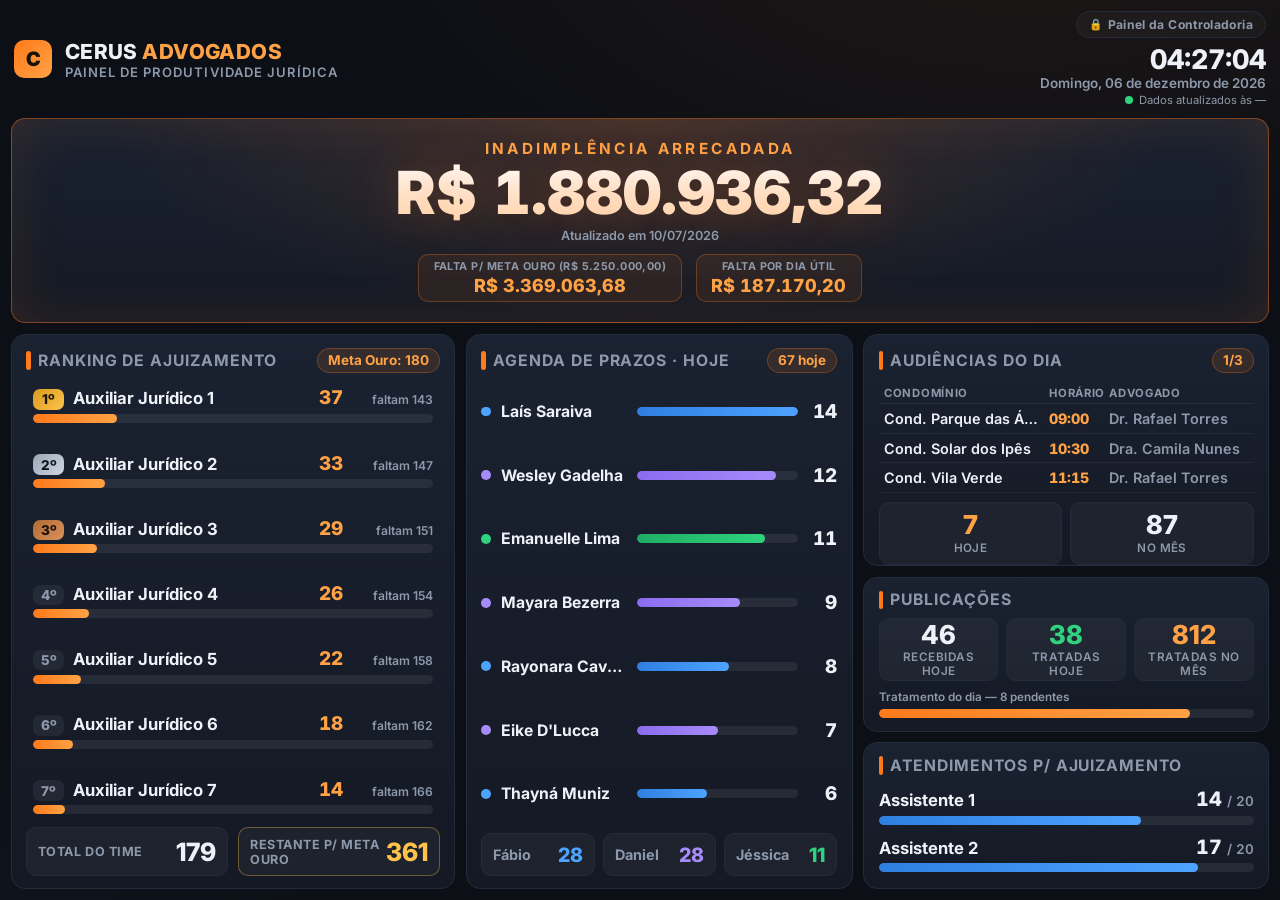
==== index.html @ 4b540cd9 "Painel de Produtividade Cerus - dashboard TV + admin Dashboard executivo 16:9 com indicadores de pro" ====
<!DOCTYPE html>
<html lang="pt-BR">
<head>
  <meta charset="UTF-8" />
  <meta name="viewport" content="width=device-width, initial-scale=1.0" />
  <title>Cerus — Painel de Produtividade Jurídica</title>
  <link rel="preconnect" href="https://fonts.googleapis.com" />
  <link rel="preconnect" href="https://fonts.gstatic.com" crossorigin />
  <link href="https://fonts.googleapis.com/css2?family=Inter:wght@400;600;700;800;900&display=swap" rel="stylesheet" />
  <link rel="stylesheet" href="css/base.css" />
  <link rel="stylesheet" href="css/dashboard.css" />
</head>
<body class="dashboard">

  <!-- Cabeçalho -->
  <header class="topbar">
    <div class="brand">
      <div class="brand__logo">C</div>
      <div>
        <div class="brand__nome">CERUS <em>ADVOGADOS</em></div>
        <div class="brand__sub">Painel de Produtividade Jurídica</div>
      </div>
    </div>
    <div class="topbar__right">
      <a class="topbar__admin" href="admin.html" target="_blank" rel="noopener">Painel da Controladoria</a>
      <div class="topbar__relogio" id="relogio">--:--:--</div>
      <div class="topbar__data" id="dataHoje">—</div>
      <div class="topbar__sync" id="atualizadoEm">Sincronizando…</div>
    </div>
  </header>

  <!-- Grade principal -->
  <main class="grid">

    <!-- 6. Indicador Financeiro (destaque principal) -->
    <section class="card hero" id="cardFinanceiro">
      <div class="hero__rotulo" id="financeiroRotulo">Inadimplência arrecadada</div>
      <div class="hero__valor" id="financeiroValor">R$ 0,00</div>
      <div class="hero__data" id="financeiroData">—</div>
      <div class="hero-meta" id="financeiroMeta"></div>
    </section>

    <!-- 1. Ranking de Ajuizamento -->
    <section class="card" id="cardRanking">
      <div class="card__header">
        <h2 class="card__title">Ranking de Ajuizamento</h2>
        <span class="card__badge" id="rankingMeta">Meta Ouro: —</span>
      </div>
      <div class="card__body">
        <div class="rank-lista" id="rankingLista"></div>
        <div class="rank-rodape" id="rankingRodape"></div>
      </div>
    </section>

    <!-- 2. Agenda de Prazos (hoje) -->
    <section class="card" id="cardPrazos">
      <div class="card__header">
        <h2 class="card__title">Agenda de Prazos · Hoje</h2>
        <span class="card__badge" id="prazosTotal">—</span>
      </div>
      <div class="card__body">
        <div class="prazos-lista" id="prazosLista"></div>
        <div class="prazos-coordenadores" id="prazosCoordenadores"></div>
      </div>
    </section>

    <!-- Coluna direita: audiências, publicações e atendimentos -->
    <div class="stack">

      <!-- 3. Audiências do dia -->
      <section class="card" id="cardAudiencias">
        <div class="card__header">
          <h2 class="card__title">Audiências do Dia</h2>
          <span class="card__badge" id="audienciasPaginacao"></span>
        </div>
        <div class="card__body">
          <table class="audiencias-tabela">
            <thead>
              <tr><th style="width:44%">Condomínio</th><th style="width:16%">Horário</th><th style="width:40%">Advogado</th></tr>
            </thead>
            <tbody id="audienciasCorpo"></tbody>
          </table>
          <div class="audiencias-kpis" id="audienciasKpis"></div>
        </div>
      </section>

      <!-- 4. Publicações -->
      <section class="card" id="cardPublicacoes">
        <div class="card__header">
          <h2 class="card__title">Publicações</h2>
        </div>
        <div class="card__body">
          <div class="publicacoes-kpis" id="publicacoesKpis"></div>
          <div class="publicacoes-barra" id="publicacoesBarra"></div>
        </div>
      </section>

      <!-- 5. Atendimentos para Ajuizamento -->
      <section class="card" id="cardAtendimentos">
        <div class="card__header">
          <h2 class="card__title">Atendimentos p/ Ajuizamento</h2>
        </div>
        <div class="card__body">
          <div class="atend-lista" id="atendimentosLista"></div>
        </div>
      </section>

    </div>
  </main>

  <script src="js/config.js"></script>
  <script src="js/mock-data.js"></script>
  <script src="js/store.js"></script>
  <script src="js/components.js"></script>
  <script src="js/dashboard.js"></script>
</body>
</html>
---- css/base.css ----
/* =========================================================
   BASE — variáveis, reset e componentes compartilhados
   ========================================================= */
:root {
  --bg: #0c0f15;
  --bg-grad: radial-gradient(1200px 600px at 80% -10%, rgba(255, 122, 26, .08), transparent 60%),
             radial-gradient(900px 500px at -10% 110%, rgba(77, 163, 255, .05), transparent 60%),
             #0c0f15;
  --card: #141924;
  --card-2: #1a2130;
  --border: #232c3d;
  --text: #eef2f8;
  --muted: #8d99ab;

  --laranja: #ff7a1a;
  --laranja-2: #ffa245;
  --ouro: #ffc24b;
  --verde: #2fd27d;
  --azul: #4da3ff;
  --roxo: #a78bfa;
  --vermelho: #ff5d5d;

  --radius: 14px;
  --gap: 1.2vh;
}

* { margin: 0; padding: 0; box-sizing: border-box; }

html, body { height: 100%; }

body {
  font-family: 'Inter', 'Segoe UI', system-ui, sans-serif;
  background: var(--bg-grad);
  color: var(--text);
  -webkit-font-smoothing: antialiased;
}

/* ---------- Card ---------- */
.card {
  background: linear-gradient(180deg, var(--card-2), var(--card));
  border: 1px solid var(--border);
  border-radius: var(--radius);
  display: flex;
  flex-direction: column;
  min-height: 0;
  min-width: 0;
  overflow: hidden;
}

.card__header {
  display: flex;
  align-items: center;
  justify-content: space-between;
  gap: 1vh;
  padding: 1.4vh 1.6vh 1vh;
  flex: 0 0 auto;
}

.card__title {
  font-size: 1.75vh;
  font-weight: 700;
  letter-spacing: .06em;
  text-transform: uppercase;
  color: var(--muted);
  display: flex;
  align-items: center;
  gap: .8vh;
}

.card__title::before {
  content: '';
  width: .5vh;
  height: 2.1vh;
  border-radius: 3px;
  background: var(--laranja);
}

.card__badge {
  font-size: 1.5vh;
  font-weight: 700;
  color: var(--laranja-2);
  background: rgba(255, 122, 26, .12);
  border: 1px solid rgba(255, 122, 26, .3);
  padding: .4vh 1.1vh;
  border-radius: 999px;
  white-space: nowrap;
}

.card__body {
  flex: 1;
  min-height: 0;
  padding: 0 1.6vh 1.4vh;
  display: flex;
  flex-direction: column;
}

/* ---------- Barra de progresso ---------- */
.bar {
  width: 100%;
  height: 1vh;
  background: rgba(255, 255, 255, .07);
  border-radius: 999px;
  overflow: hidden;
  flex: 0 0 auto;
}

.bar span {
  display: block;
  height: 100%;
  border-radius: 999px;
  transition: width .8s cubic-bezier(.2, .8, .2, 1);
}

.bar--laranja span { background: linear-gradient(90deg, #ff7a1a, #ffa245); }
.bar--ouro    span { background: linear-gradient(90deg, #d99b1f, #ffc24b); }
.bar--verde   span { background: linear-gradient(90deg, #1fae64, #2fd27d); }
.bar--azul    span { background: linear-gradient(90deg, #2f7fe0, #4da3ff); }
.bar--roxo    span { background: linear-gradient(90deg, #8b6cf0, #a78bfa); }

/* ---------- KPI ---------- */
.kpi {
  flex: 1;
  min-width: 0;
  background: rgba(255, 255, 255, .04);
  border: 1px solid var(--border);
  border-radius: 10px;
  padding: 1vh;
  text-align: center;
  display: flex;
  flex-direction: column;
  justify-content: center;
  gap: .3vh;
}

.kpi strong { font-size: 2.9vh; font-weight: 800; line-height: 1; }
.kpi small  { font-size: 1.3vh; color: var(--muted); font-weight: 600; letter-spacing: .04em; text-transform: uppercase; }
.kpi--laranja strong { color: var(--laranja-2); }
.kpi--verde   strong { color: var(--verde); }

/* ---------- Chip de coordenador ---------- */
.coord-chip {
  flex: 1;
  display: flex;
  align-items: center;
  justify-content: space-between;
  gap: .8vh;
  padding: .9vh 1.2vh;
  border-radius: 10px;
  border: 1px solid var(--border);
  background: rgba(255, 255, 255, .04);
  font-size: 1.6vh;
}

.coord-chip__nome { font-weight: 700; color: var(--muted); }
.coord-chip__total { font-weight: 800; font-size: 2.2vh; }

.coord-chip--azul  .coord-chip__total { color: var(--azul); }
.coord-chip--roxo  .coord-chip__total { color: var(--roxo); }
.coord-chip--verde .coord-chip__total { color: var(--verde); }

/* ---------- Ponto colorido ---------- */
.dot { width: 1.1vh; height: 1.1vh; border-radius: 50%; flex: 0 0 auto; }
.dot--azul  { background: var(--azul); }
.dot--roxo  { background: var(--roxo); }
.dot--verde { background: var(--verde); }
.dot--laranja { background: var(--laranja); }
---- css/dashboard.css ----
/* =========================================================
   DASHBOARD — layout 16:9 sem rolagem (TV)
   ========================================================= */
body.dashboard {
  height: 100vh;
  overflow: hidden;
  display: flex;
  flex-direction: column;
  padding: var(--gap);
  gap: var(--gap);
}

/* ---------- Cabeçalho ---------- */
.topbar {
  flex: 0 0 auto;
  display: flex;
  align-items: center;
  justify-content: space-between;
  gap: 2vh;
  padding: 0 .4vh;
}

.brand { display: flex; align-items: center; gap: 1.4vh; }

.brand__logo {
  width: 4.2vh;
  height: 4.2vh;
  border-radius: 10px;
  background: linear-gradient(135deg, var(--laranja), var(--laranja-2));
  display: grid;
  place-items: center;
  font-weight: 900;
  font-size: 2.2vh;
  color: #17130c;
}

.brand__nome { font-size: 2.3vh; font-weight: 800; letter-spacing: .02em; }
.brand__nome em { color: var(--laranja-2); font-style: normal; }
.brand__sub { font-size: 1.45vh; color: var(--muted); font-weight: 600; letter-spacing: .08em; text-transform: uppercase; }

.topbar__right { text-align: right; }

.topbar__admin {
  display: inline-flex;
  align-items: center;
  gap: .6vh;
  font-size: 1.35vh;
  font-weight: 700;
  letter-spacing: .03em;
  color: var(--muted);
  text-decoration: none;
  border: 1px solid var(--border);
  border-radius: 999px;
  padding: .55vh 1.3vh;
  margin-bottom: .8vh;
  background: rgba(255, 255, 255, .03);
  transition: color .15s, border-color .15s, background .15s;
}

.topbar__admin::before { content: '🔒'; font-size: 1.2vh; }

.topbar__admin:hover {
  color: var(--laranja-2);
  border-color: rgba(255, 122, 26, .4);
  background: rgba(255, 122, 26, .08);
}
.topbar__relogio { font-size: 3vh; font-weight: 800; font-variant-numeric: tabular-nums; line-height: 1.1; }
.topbar__data { font-size: 1.5vh; color: var(--muted); font-weight: 600; }
.topbar__sync { font-size: 1.25vh; color: var(--muted); display: flex; align-items: center; gap: .6vh; justify-content: flex-end; margin-top: .3vh; }
.topbar__sync::before {
  content: '';
  width: .9vh; height: .9vh; border-radius: 50%;
  background: var(--verde);
  animation: pulse 2.4s infinite;
}

@keyframes pulse {
  0%, 100% { opacity: 1; }
  50% { opacity: .35; }
}

/* ---------- Grade principal ---------- */
.grid {
  flex: 1;
  min-height: 0;
  display: grid;
  gap: var(--gap);
  grid-template-columns: 1.15fr 1fr 1.05fr;
  grid-template-rows: minmax(0, 27fr) minmax(0, 73fr);
  grid-template-areas:
    "hero    hero    hero"
    "ranking prazos  stack";
}

/* ---------- Hero financeiro (destaque) ---------- */
.hero {
  grid-area: hero;
  position: relative;
  display: flex;
  align-items: center;
  justify-content: center;
  flex-direction: column;
  gap: .6vh;
  border: 1px solid rgba(255, 122, 26, .45);
  background:
    radial-gradient(60% 140% at 50% 0%, rgba(255, 122, 26, .16), transparent 70%),
    linear-gradient(180deg, var(--card-2), var(--card));
  box-shadow: 0 0 6vh rgba(255, 122, 26, .12) inset;
  overflow: hidden;
}

.hero::after {
  content: '';
  position: absolute;
  inset: 0;
  background: linear-gradient(100deg, transparent 30%, rgba(255, 255, 255, .045) 50%, transparent 70%);
  transform: translateX(-100%);
  animation: shine 7s infinite;
  pointer-events: none;
}

@keyframes shine {
  0% { transform: translateX(-100%); }
  40%, 100% { transform: translateX(100%); }
}

.hero__rotulo {
  font-size: 1.7vh;
  font-weight: 700;
  letter-spacing: .22em;
  text-transform: uppercase;
  color: var(--laranja-2);
}

.hero__valor {
  font-size: 6.6vh;
  font-weight: 900;
  line-height: 1;
  font-variant-numeric: tabular-nums;
  background: linear-gradient(180deg, #fff, #ffd9b3);
  -webkit-background-clip: text;
  background-clip: text;
  color: transparent;
  text-shadow: 0 0 5vh rgba(255, 122, 26, .25);
}

.hero__data { font-size: 1.4vh; color: var(--muted); font-weight: 600; }

.hero-meta {
  display: flex;
  gap: 1.6vh;
  margin-top: .6vh;
  z-index: 1;
}

.hero-meta__item {
  display: flex;
  flex-direction: column;
  align-items: center;
  gap: .2vh;
  padding: .6vh 1.6vh;
  border-radius: 10px;
  border: 1px solid rgba(255, 122, 26, .3);
  background: rgba(255, 122, 26, .08);
}

.hero-meta__item small {
  font-size: 1.2vh;
  color: var(--muted);
  font-weight: 700;
  text-transform: uppercase;
  letter-spacing: .04em;
  white-space: nowrap;
}

.hero-meta__item strong {
  font-size: 2vh;
  font-weight: 800;
  color: var(--laranja-2);
  font-variant-numeric: tabular-nums;
}

/* ---------- Ranking de Ajuizamento ---------- */
#cardRanking { grid-area: ranking; }

.rank-lista {
  flex: 1;
  min-height: 0;
  display: flex;
  flex-direction: column;
  justify-content: space-between;
  gap: .6vh;
}

.rank-row {
  display: flex;
  flex-direction: column;
  gap: .45vh;
  padding: .5vh .8vh;
  border-radius: 10px;
}

.rank-row--ouro { background: rgba(255, 194, 75, .08); }

.rank-row__info {
  display: flex;
  align-items: baseline;
  gap: 1vh;
  font-size: 1.85vh;
}

.pos {
  font-size: 1.5vh;
  font-weight: 800;
  color: var(--muted);
  background: rgba(255, 255, 255, .06);
  border-radius: 7px;
  padding: .25vh .7vh;
  min-width: 3.4vh;
  text-align: center;
}

.pos--ouro   { color: #1d1608; background: linear-gradient(135deg, #d99b1f, #ffc24b); }
.pos--prata  { color: #14181f; background: linear-gradient(135deg, #9aa7b5, #cfd8e3); }
.pos--bronze { color: #1d120a; background: linear-gradient(135deg, #b06a34, #d9925a); }

.rank-row__nome { font-weight: 700; flex: 1; white-space: nowrap; overflow: hidden; text-overflow: ellipsis; }
.rank-row__qtd { font-weight: 800; font-size: 2.1vh; color: var(--laranja-2); font-variant-numeric: tabular-nums; }
.rank-row__falta { font-size: 1.35vh; color: var(--muted); font-weight: 600; min-width: 9vh; text-align: right; }
.rank-row--ouro .rank-row__falta { color: var(--ouro); }

.rank-rodape {
  flex: 0 0 auto;
  display: flex;
  gap: var(--gap);
  margin-top: 1vh;
}

.total-box {
  flex: 1;
  background: rgba(255, 255, 255, .04);
  border: 1px solid var(--border);
  border-radius: 10px;
  padding: .9vh 1.2vh;
  display: flex;
  align-items: center;
  justify-content: space-between;
}

.total-box small  { font-size: 1.4vh; color: var(--muted); font-weight: 700; text-transform: uppercase; letter-spacing: .04em; }
.total-box strong { font-size: 2.8vh; font-weight: 800; }
.total-box--ouro strong { color: var(--ouro); }
.total-box--ouro { border-color: rgba(255, 194, 75, .35); }

/* ---------- Agenda de Prazos ---------- */
#cardPrazos { grid-area: prazos; }

.prazos-lista {
  flex: 1;
  min-height: 0;
  display: flex;
  flex-direction: column;
  justify-content: space-around;
  gap: .5vh;
}

.prazo-row {
  display: grid;
  grid-template-columns: auto minmax(0, 14vh) 1fr auto;
  align-items: center;
  gap: 1.1vh;
  font-size: 1.75vh;
}

.prazo-row__nome { font-weight: 700; white-space: nowrap; overflow: hidden; text-overflow: ellipsis; }
.prazo-row__qtd { font-weight: 800; font-size: 2.1vh; font-variant-numeric: tabular-nums; min-width: 3.2vh; text-align: right; }

.prazos-coordenadores {
  flex: 0 0 auto;
  display: flex;
  gap: .9vh;
  margin-top: 1.1vh;
}

/* ---------- Coluna empilhada (direita) ---------- */
.stack {
  grid-area: stack;
  display: grid;
  grid-template-rows: minmax(0, 1.5fr) minmax(0, 1fr) minmax(0, .95fr);
  gap: var(--gap);
  min-height: 0;
}

/* ---------- Audiências ---------- */
.audiencias-tabela {
  flex: 1;
  min-height: 0;
  width: 100%;
  border-collapse: collapse;
  font-size: 1.6vh;
  table-layout: fixed;
}

.audiencias-tabela th {
  text-align: left;
  font-size: 1.25vh;
  color: var(--muted);
  text-transform: uppercase;
  letter-spacing: .06em;
  padding: .4vh .6vh;
  border-bottom: 1px solid var(--border);
}

.audiencias-tabela td {
  padding: .65vh .6vh;
  border-bottom: 1px solid rgba(255, 255, 255, .05);
  white-space: nowrap;
  overflow: hidden;
  text-overflow: ellipsis;
  font-weight: 600;
}

.audiencias-tabela .td-hora { color: var(--laranja-2); font-weight: 800; font-variant-numeric: tabular-nums; }
.audiencias-tabela .td-adv  { color: var(--muted); }
.audiencias-tabela .td-vazio { text-align: center; color: var(--muted); padding: 2vh 0; }

.audiencias-kpis { flex: 0 0 auto; display: flex; gap: .9vh; margin-top: 1vh; }

/* ---------- Publicações ---------- */
.publicacoes-kpis { flex: 1; display: flex; gap: .9vh; min-height: 0; }
.publicacoes-barra { flex: 0 0 auto; margin-top: 1vh; display: flex; flex-direction: column; gap: .5vh; }
.publicacoes-barra small { font-size: 1.3vh; color: var(--muted); font-weight: 600; }

/* ---------- Atendimentos ---------- */
.atend-lista {
  flex: 1;
  min-height: 0;
  display: flex;
  flex-direction: column;
  justify-content: space-evenly;
  gap: .8vh;
}

.atend-row { display: flex; flex-direction: column; gap: .5vh; }
.atend-row__info { display: flex; justify-content: space-between; align-items: baseline; font-size: 1.85vh; }
.atend-row__nome { font-weight: 700; }
.atend-row__qtd { font-weight: 800; font-size: 2.2vh; font-variant-numeric: tabular-nums; }
.atend-row__qtd small { color: var(--muted); font-weight: 600; font-size: 1.5vh; }
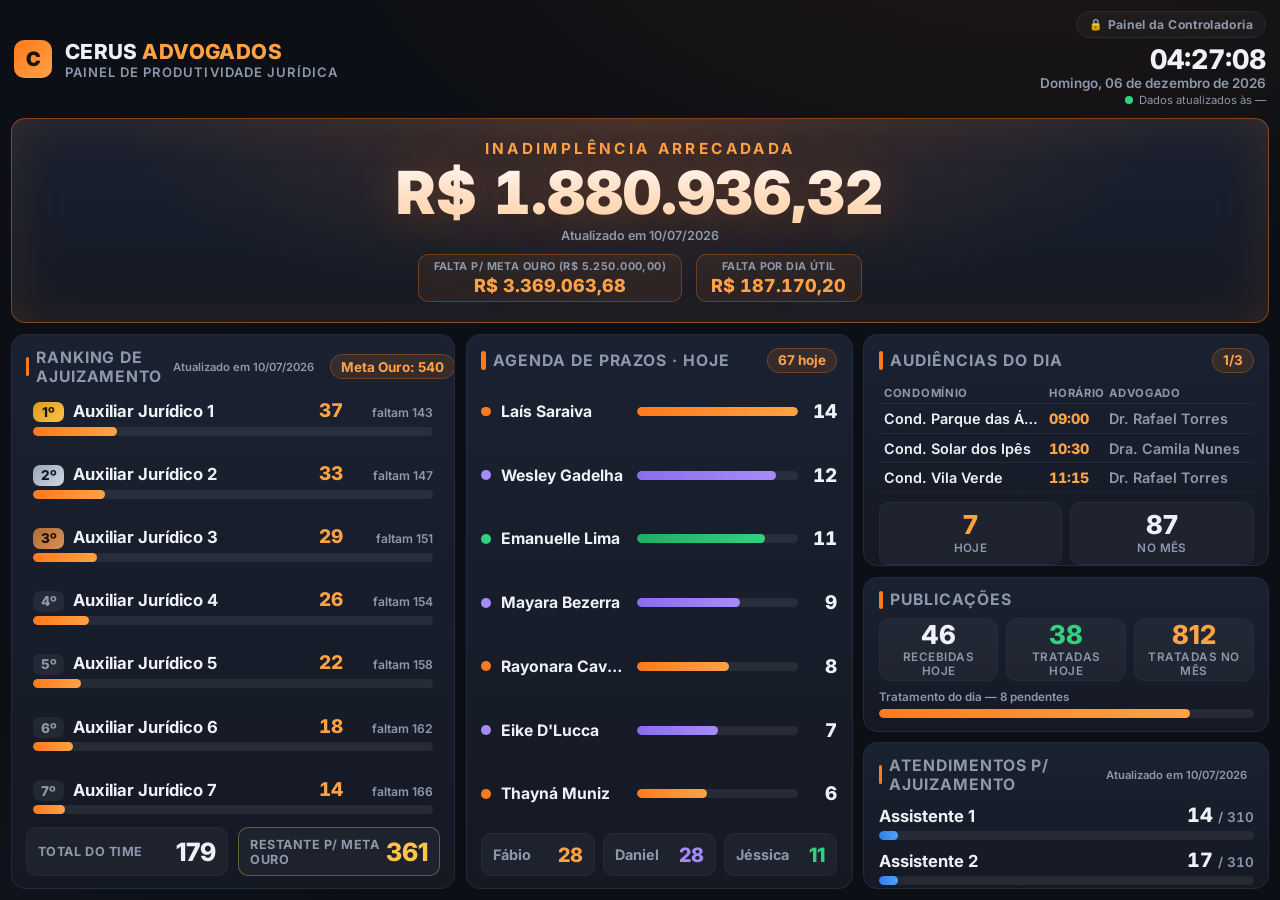
==== commit 45f8d735: "Cor laranja p/ carteira do Fabio, meta geral no badge, datas por card - Carteira do Fabio passa a us" ====
--- a/index.html
+++ b/index.html
@@ -44,6 +44,7 @@
     <section class="card" id="cardRanking">
       <div class="card__header">
         <h2 class="card__title">Ranking de Ajuizamento</h2>
+        <span class="card__data" id="rankingData"></span>
         <span class="card__badge" id="rankingMeta">Meta Ouro: —</span>
       </div>
       <div class="card__body">
@@ -99,6 +100,7 @@
       <section class="card" id="cardAtendimentos">
         <div class="card__header">
           <h2 class="card__title">Atendimentos p/ Ajuizamento</h2>
+          <span class="card__data" id="atendimentosData"></span>
         </div>
         <div class="card__body">
           <div class="atend-lista" id="atendimentosLista"></div>
--- a/css/base.css
+++ b/css/base.css
@@ -73,6 +73,15 @@
   height: 2.1vh;
   border-radius: 3px;
   background: var(--laranja);
+}
+
+.card__data {
+  font-size: 1.25vh;
+  color: var(--muted);
+  font-weight: 600;
+  white-space: nowrap;
+  margin-left: auto;
+  margin-right: .8vh;
 }
 
 .card__badge {
@@ -154,7 +163,8 @@
 .coord-chip__nome { font-weight: 700; color: var(--muted); }
 .coord-chip__total { font-weight: 800; font-size: 2.2vh; }
 
-.coord-chip--azul  .coord-chip__total { color: var(--azul); }
+.coord-chip--azul    .coord-chip__total { color: var(--azul); }
+.coord-chip--laranja .coord-chip__total { color: var(--laranja-2); }
 .coord-chip--roxo  .coord-chip__total { color: var(--roxo); }
 .coord-chip--verde .coord-chip__total { color: var(--verde); }
 
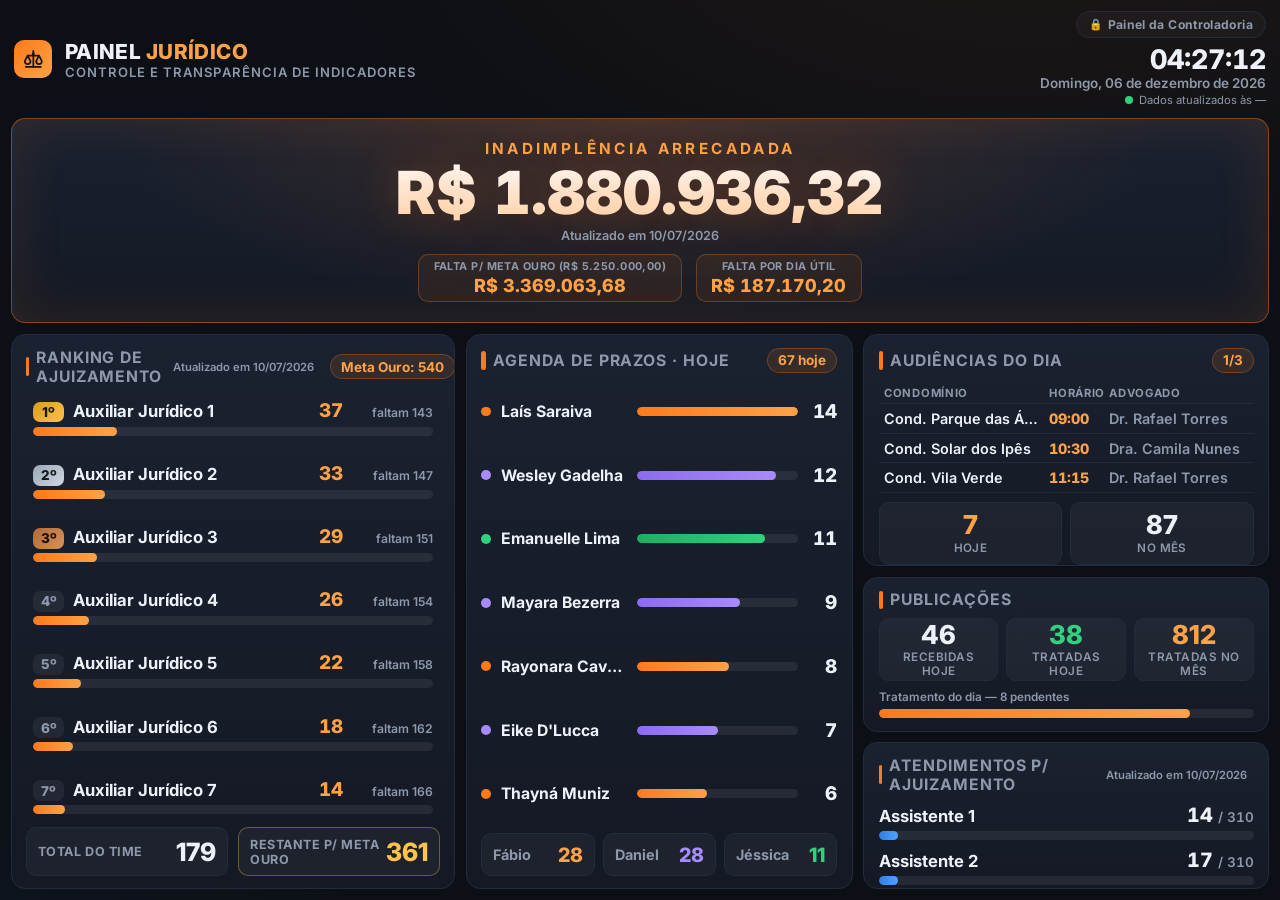
==== commit 3706b22f: "Atualiza identidade visual do cabecalho - Icone do logo: letra "C" trocado por balanca da justica (S" ====
--- a/index.html
+++ b/index.html
@@ -15,10 +15,19 @@
   <!-- Cabeçalho -->
   <header class="topbar">
     <div class="brand">
-      <div class="brand__logo">C</div>
+      <div class="brand__logo">
+        <svg viewBox="0 0 24 24" width="60%" height="60%" fill="none" stroke="#17130c" stroke-width="1.8" stroke-linecap="round" stroke-linejoin="round" aria-hidden="true">
+          <path d="M12 3v17" />
+          <path d="M4 20h16" />
+          <path d="M6 8h12" />
+          <circle cx="12" cy="6" r="1.4" fill="#17130c" stroke="none" />
+          <path d="M6 8l-3 6a3 3 0 0 0 6 0z" />
+          <path d="M18 8l-3 6a3 3 0 0 0 6 0z" />
+        </svg>
+      </div>
       <div>
-        <div class="brand__nome">CERUS <em>ADVOGADOS</em></div>
-        <div class="brand__sub">Painel de Produtividade Jurídica</div>
+        <div class="brand__nome">PAINEL <em>JURÍDICO</em></div>
+        <div class="brand__sub">Controle e transparência de indicadores</div>
       </div>
     </div>
     <div class="topbar__right">
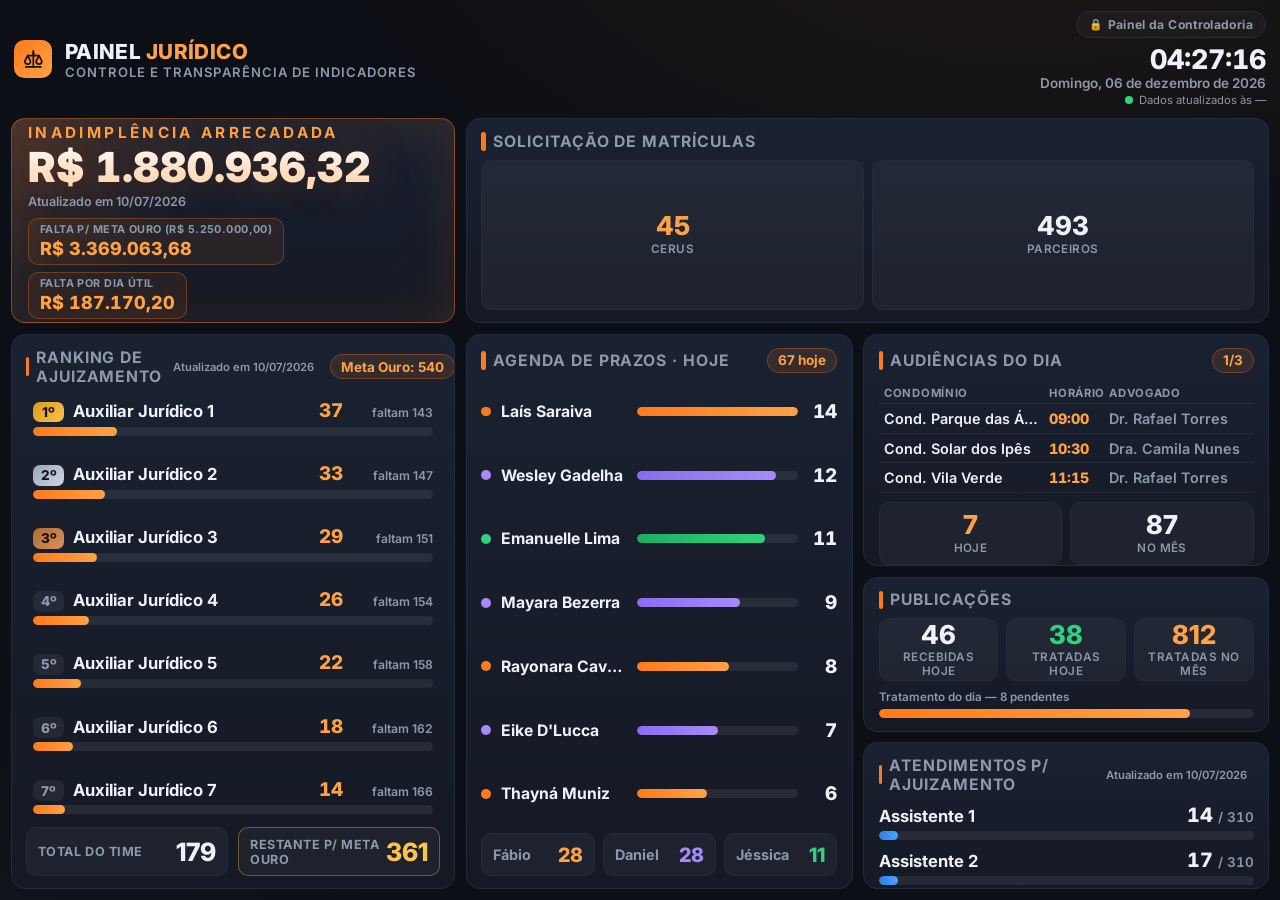
==== commit 311e71f9: "Reposiciona indicador financeiro e adiciona card de matriculas - Indicador financeiro passa a ocupar" ====
--- a/index.html
+++ b/index.html
@@ -47,6 +47,16 @@
       <div class="hero__valor" id="financeiroValor">R$ 0,00</div>
       <div class="hero__data" id="financeiroData">—</div>
       <div class="hero-meta" id="financeiroMeta"></div>
+    </section>
+
+    <!-- 7. Solicitação de matrículas -->
+    <section class="card" id="cardMatriculas">
+      <div class="card__header">
+        <h2 class="card__title">Solicitação de Matrículas</h2>
+      </div>
+      <div class="card__body">
+        <div class="matriculas-kpis" id="matriculasKpis"></div>
+      </div>
     </section>
 
     <!-- 1. Ranking de Ajuizamento -->
--- a/css/dashboard.css
+++ b/css/dashboard.css
@@ -88,8 +88,8 @@
   grid-template-columns: 1.15fr 1fr 1.05fr;
   grid-template-rows: minmax(0, 27fr) minmax(0, 73fr);
   grid-template-areas:
-    "hero    hero    hero"
-    "ranking prazos  stack";
+    "hero    matriculas matriculas"
+    "ranking prazos     stack";
 }
 
 /* ---------- Hero financeiro (destaque) ---------- */
@@ -97,13 +97,14 @@
   grid-area: hero;
   position: relative;
   display: flex;
-  align-items: center;
+  align-items: flex-start;
   justify-content: center;
   flex-direction: column;
   gap: .6vh;
+  padding: 0 1.8vh;
   border: 1px solid rgba(255, 122, 26, .45);
   background:
-    radial-gradient(60% 140% at 50% 0%, rgba(255, 122, 26, .16), transparent 70%),
+    radial-gradient(60% 140% at 0% 0%, rgba(255, 122, 26, .16), transparent 70%),
     linear-gradient(180deg, var(--card-2), var(--card));
   box-shadow: 0 0 6vh rgba(255, 122, 26, .12) inset;
   overflow: hidden;
@@ -133,7 +134,7 @@
 }
 
 .hero__valor {
-  font-size: 6.6vh;
+  font-size: 4.6vh;
   font-weight: 900;
   line-height: 1;
   font-variant-numeric: tabular-nums;
@@ -148,17 +149,18 @@
 
 .hero-meta {
   display: flex;
-  gap: 1.6vh;
-  margin-top: .6vh;
+  flex-wrap: wrap;
+  gap: .8vh;
+  margin-top: .4vh;
   z-index: 1;
 }
 
 .hero-meta__item {
   display: flex;
   flex-direction: column;
-  align-items: center;
+  align-items: flex-start;
   gap: .2vh;
-  padding: .6vh 1.6vh;
+  padding: .5vh 1.2vh;
   border-radius: 10px;
   border: 1px solid rgba(255, 122, 26, .3);
   background: rgba(255, 122, 26, .08);
@@ -331,6 +333,10 @@
 .publicacoes-barra { flex: 0 0 auto; margin-top: 1vh; display: flex; flex-direction: column; gap: .5vh; }
 .publicacoes-barra small { font-size: 1.3vh; color: var(--muted); font-weight: 600; }
 
+/* ---------- Solicitação de Matrículas ---------- */
+#cardMatriculas { grid-area: matriculas; }
+.matriculas-kpis { flex: 1; display: flex; gap: .9vh; min-height: 0; }
+
 /* ---------- Atendimentos ---------- */
 .atend-lista {
   flex: 1;
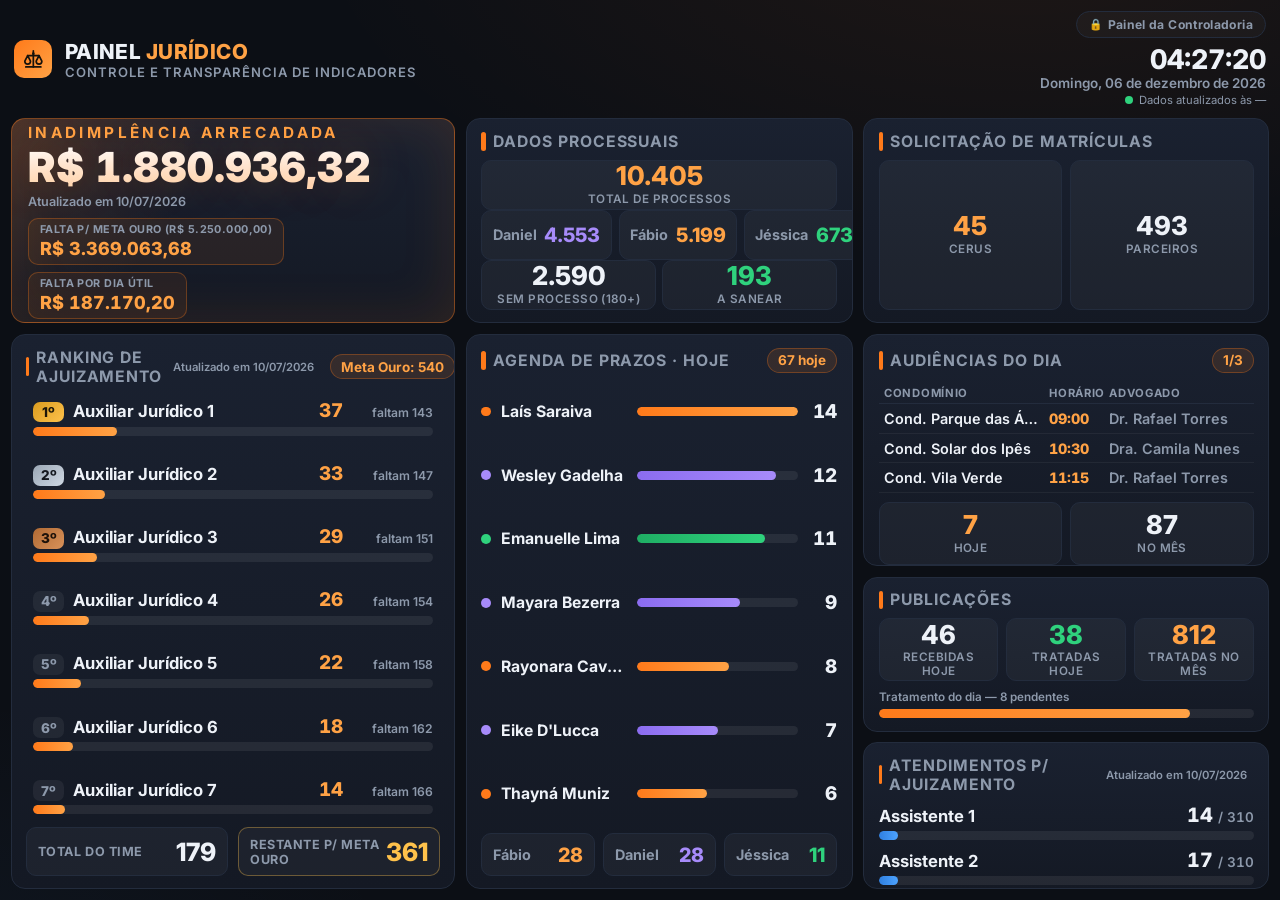
==== commit 5126e0ea: "Adiciona card Dados Processuais entre indicador financeiro e matrículas" ====
--- a/index.html
+++ b/index.html
@@ -47,6 +47,18 @@
       <div class="hero__valor" id="financeiroValor">R$ 0,00</div>
       <div class="hero__data" id="financeiroData">—</div>
       <div class="hero-meta" id="financeiroMeta"></div>
+    </section>
+
+    <!-- 8. Dados Processuais -->
+    <section class="card" id="cardProcessos">
+      <div class="card__header">
+        <h2 class="card__title">Dados Processuais</h2>
+      </div>
+      <div class="card__body">
+        <div class="processos-total" id="processosTotal"></div>
+        <div class="processos-coordenadores" id="processosCoordenadores"></div>
+        <div class="processos-kpis" id="processosKpis"></div>
+      </div>
     </section>
 
     <!-- 7. Solicitação de matrículas -->
--- a/css/dashboard.css
+++ b/css/dashboard.css
@@ -88,8 +88,8 @@
   grid-template-columns: 1.15fr 1fr 1.05fr;
   grid-template-rows: minmax(0, 27fr) minmax(0, 73fr);
   grid-template-areas:
-    "hero    matriculas matriculas"
-    "ranking prazos     stack";
+    "hero    processos matriculas"
+    "ranking prazos    stack";
 }
 
 /* ---------- Hero financeiro (destaque) ---------- */
@@ -337,6 +337,17 @@
 #cardMatriculas { grid-area: matriculas; }
 .matriculas-kpis { flex: 1; display: flex; gap: .9vh; min-height: 0; }
 
+/* ---------- Dados Processuais ---------- */
+#cardProcessos { grid-area: processos; }
+.processos-total,
+.processos-coordenadores,
+.processos-kpis {
+  flex: 1;
+  min-height: 0;
+  display: flex;
+  gap: .7vh;
+}
+
 /* ---------- Atendimentos ---------- */
 .atend-lista {
   flex: 1;
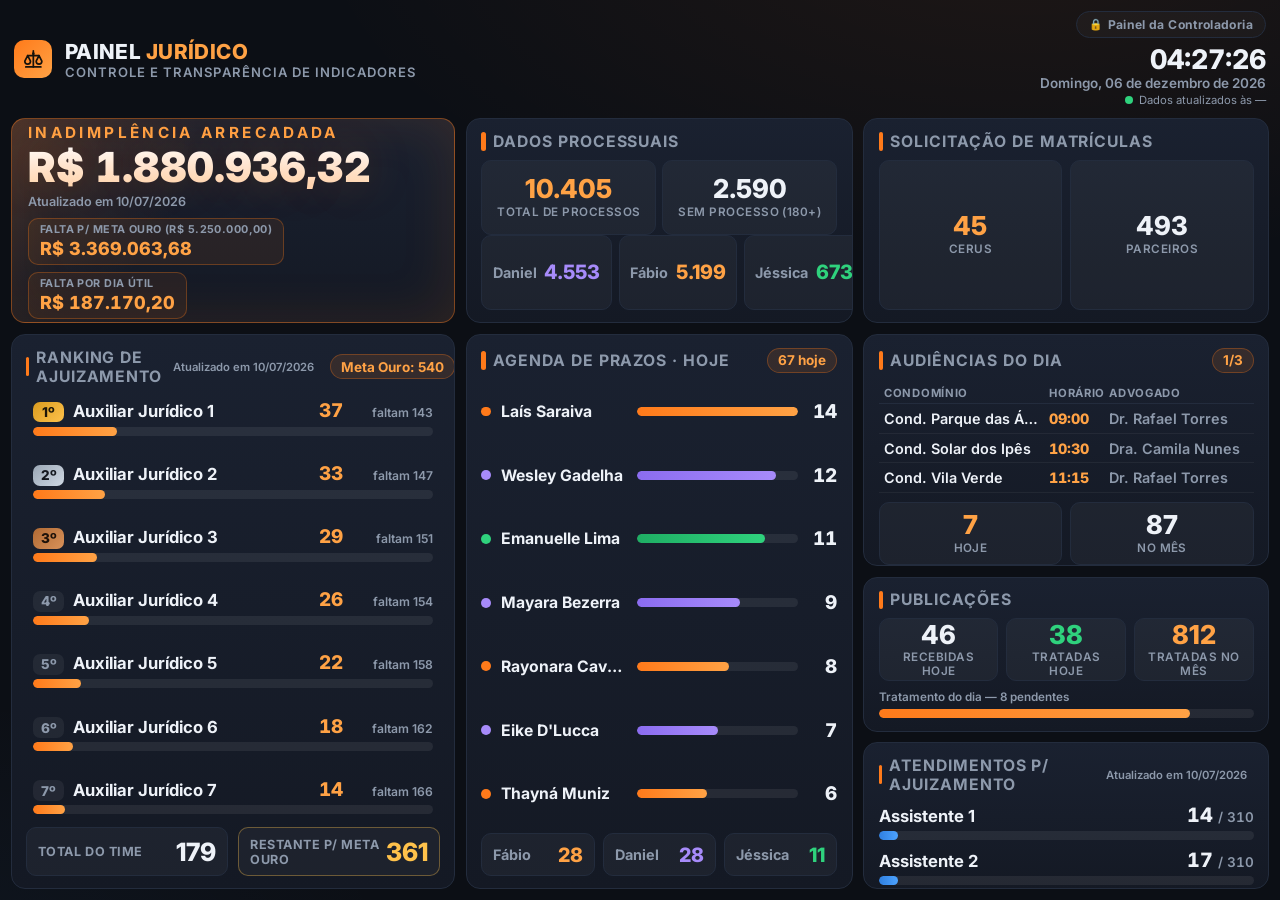
==== commit 7a7f4490: "Remove campo "processos a sanear" do card Dados Processuais Nao ha mais necessidade desse indicador." ====
--- a/index.html
+++ b/index.html
@@ -57,7 +57,6 @@
       <div class="card__body">
         <div class="processos-total" id="processosTotal"></div>
         <div class="processos-coordenadores" id="processosCoordenadores"></div>
-        <div class="processos-kpis" id="processosKpis"></div>
       </div>
     </section>
 
--- a/css/dashboard.css
+++ b/css/dashboard.css
@@ -340,8 +340,7 @@
 /* ---------- Dados Processuais ---------- */
 #cardProcessos { grid-area: processos; }
 .processos-total,
-.processos-coordenadores,
-.processos-kpis {
+.processos-coordenadores {
   flex: 1;
   min-height: 0;
   display: flex;
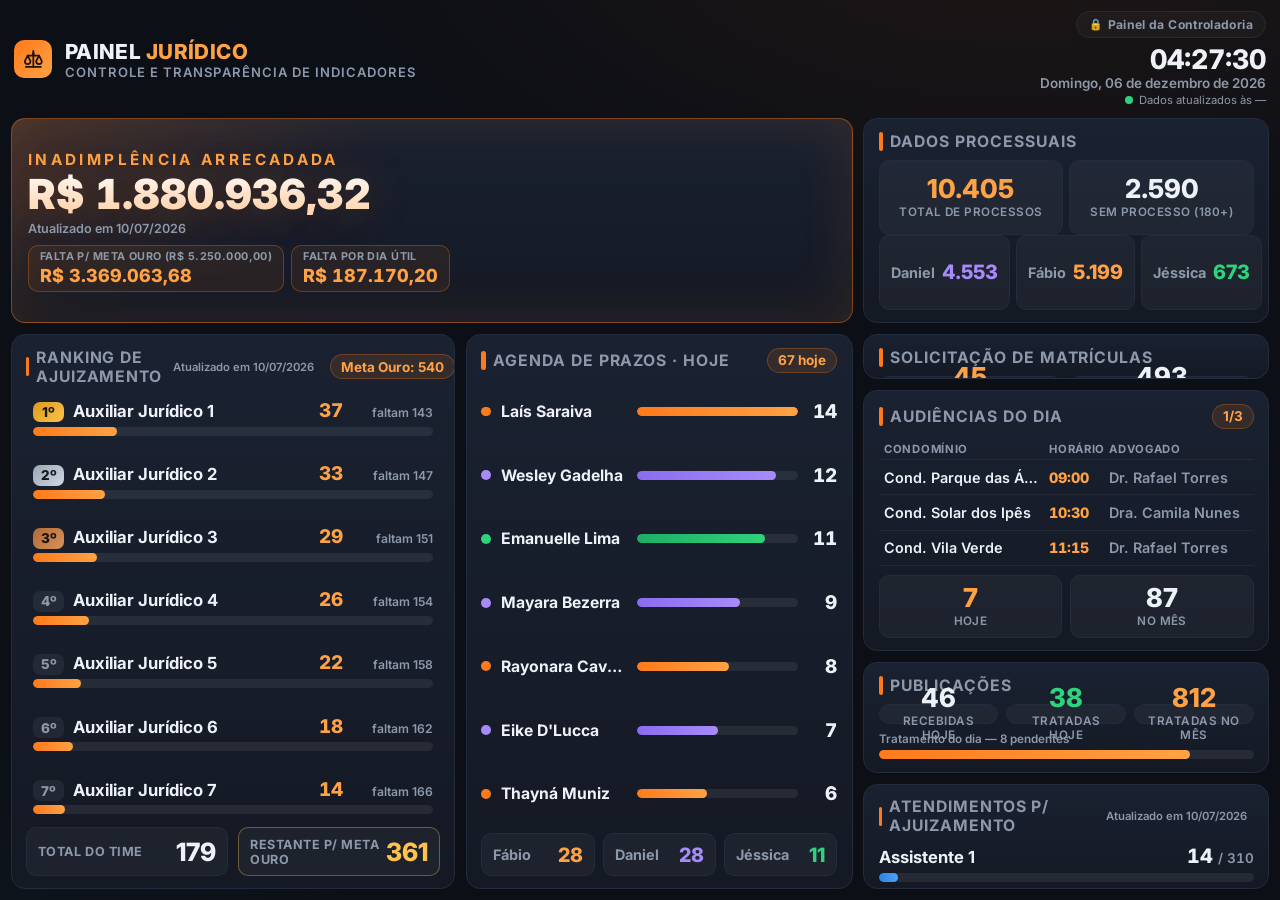
==== commit 0336969e: "Move Solicitacao de Matriculas para a coluna direita (acima de Audiencias) e aumenta o card Audienci" ====
--- a/index.html
+++ b/index.html
@@ -60,16 +60,6 @@
       </div>
     </section>
 
-    <!-- 7. Solicitação de matrículas -->
-    <section class="card" id="cardMatriculas">
-      <div class="card__header">
-        <h2 class="card__title">Solicitação de Matrículas</h2>
-      </div>
-      <div class="card__body">
-        <div class="matriculas-kpis" id="matriculasKpis"></div>
-      </div>
-    </section>
-
     <!-- 1. Ranking de Ajuizamento -->
     <section class="card" id="cardRanking">
       <div class="card__header">
@@ -95,8 +85,18 @@
       </div>
     </section>
 
-    <!-- Coluna direita: audiências, publicações e atendimentos -->
+    <!-- Coluna direita: matrículas, audiências, publicações e atendimentos -->
     <div class="stack">
+
+      <!-- 7. Solicitação de matrículas -->
+      <section class="card" id="cardMatriculas">
+        <div class="card__header">
+          <h2 class="card__title">Solicitação de Matrículas</h2>
+        </div>
+        <div class="card__body">
+          <div class="matriculas-kpis" id="matriculasKpis"></div>
+        </div>
+      </section>
 
       <!-- 3. Audiências do dia -->
       <section class="card" id="cardAudiencias">
--- a/css/dashboard.css
+++ b/css/dashboard.css
@@ -88,8 +88,8 @@
   grid-template-columns: 1.15fr 1fr 1.05fr;
   grid-template-rows: minmax(0, 27fr) minmax(0, 73fr);
   grid-template-areas:
-    "hero    processos matriculas"
-    "ranking prazos    stack";
+    "hero    hero   processos"
+    "ranking prazos stack";
 }
 
 /* ---------- Hero financeiro (destaque) ---------- */
@@ -288,7 +288,7 @@
 .stack {
   grid-area: stack;
   display: grid;
-  grid-template-rows: minmax(0, 1.5fr) minmax(0, 1fr) minmax(0, .95fr);
+  grid-template-rows: minmax(0, .45fr) minmax(0, 2.6fr) minmax(0, 1.1fr) minmax(0, 1.05fr);
   gap: var(--gap);
   min-height: 0;
 }
@@ -334,7 +334,6 @@
 .publicacoes-barra small { font-size: 1.3vh; color: var(--muted); font-weight: 600; }
 
 /* ---------- Solicitação de Matrículas ---------- */
-#cardMatriculas { grid-area: matriculas; }
 .matriculas-kpis { flex: 1; display: flex; gap: .9vh; min-height: 0; }
 
 /* ---------- Dados Processuais ---------- */
